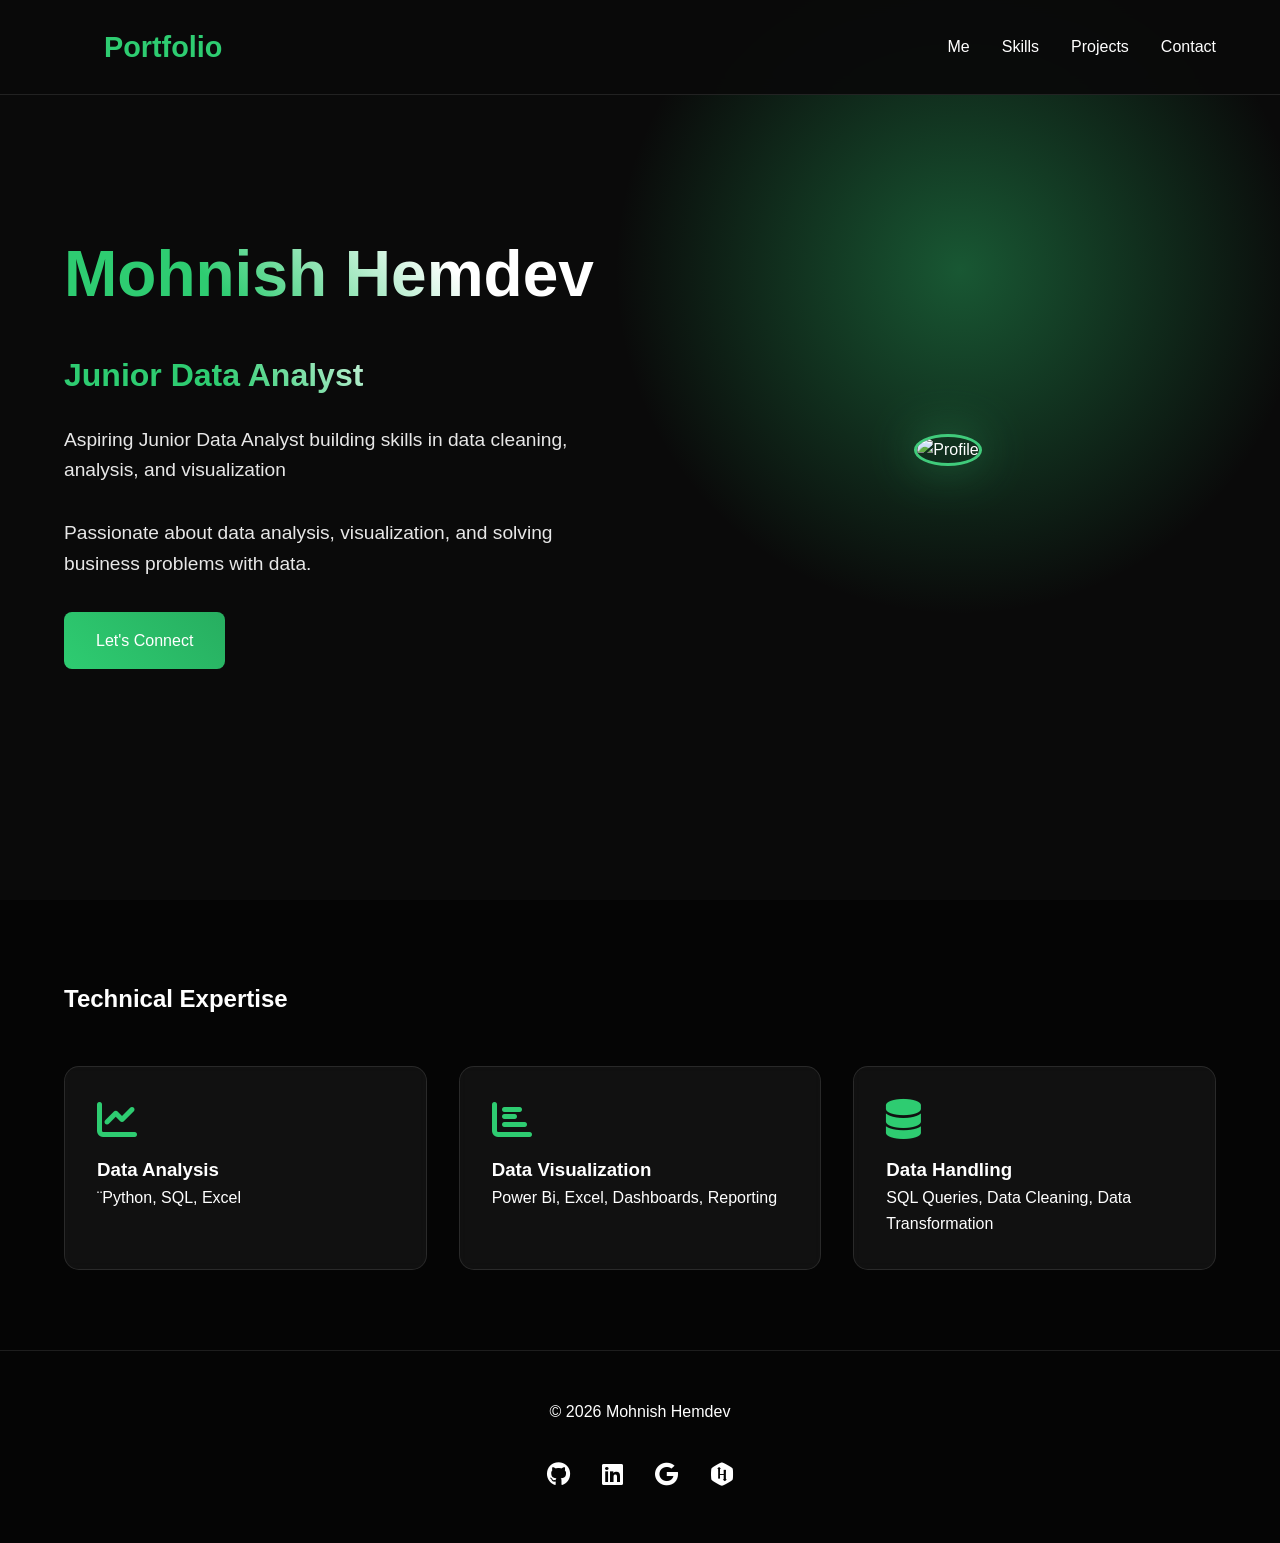
==== index.html @ 517ed7a2 "first commit" ====
<!DOCTYPE html>
<html lang="en">

<head>
    <meta charset="UTF-8">
    <meta name="viewport" content="width=device-width, initial-scale=1.0">
    <title>Mohnish Portafolio</title>

    <!-- Font Awesome -->
    <link rel="stylesheet"
        href="https://cdnjs.cloudflare.com/ajax/libs/font-awesome/6.7.2/css/all.min.css"
        crossorigin="anonymous"
        referrerpolicy="no-referrer" />

    <!-- CSS -->
    <link rel="stylesheet" href="styles.css">
</head>

<body>

    <!-- Navigation -->
    <nav class="navbar">
        <a href="#home" class="logo">Portfolio</a>

        <ul class="nav-links">
            <li><a href="#home">Me</a></li>
            <li><a href="#skills">Skills</a></li>
            <li><a
                href="https://drive.google.com/drive/folders/1Fkddpi0dW3HGBWgTdDFiCLzQg1VJCSIm"
                target="_blank"
                rel="noopener noreferrer"
                >Projects
            </a></li>

            
            <li><a
                href="https://www.linkedin.com/in/mohnish-hemdev-469506328/"
                target="_blank"
                rel="noopener noreferrer"
                >Contact
            </a></li>
            
        </ul>
    </nav>

    <!-- Hero -->
    <section id="home" class="hero">
        <div class="hero-content">
            <h1>Mohnish Hemdev</h1>

            <h2>Junior Data Analyst</h2>

            <p>Aspiring Junior Data Analyst building skills in data cleaning, analysis, and visualization</p>

            <p class="highlight">
                Passionate about data analysis, visualization, and solving business problems with data.
            </p>

            <a href="https://www.linkedin.com/in/mohnish-hemdev-469506328/" target="_blank" rel="noopener noreferrer" class="cta-button">Let's Connect</a>
        </div>

        <div class="hero-image">
            <img src="profile-img.webp" alt="Profile" class="profile-img">
        </div>
    </section>

    <!-- Skills -->
    <section id="skills" class="skills">
        <h2>Technical Expertise</h2>

        <div class="skills-grid">

            <div class="skill-card">
                <i class="fas fa-chart-line"></i>
                <h3>Data Analysis</h3>
                <p>¨Python, SQL, Excel</p>
            </div>

            <div class="skill-card">
                <i class="fas fa-chart-bar"></i>
                <h3>Data Visualization</h3>
                <p>Power Bi, Excel, Dashboards, Reporting</p>
            </div>

            <div class="skill-card">
                <i class="fas fa-database"></i>
                <h3>Data Handling</h3>
                <p>SQL Queries, Data Cleaning, Data Transformation</p>
            </div>

        </div>
    </section>

    <!-- Footer -->
    <footer>
        <p>© 2026 Mohnish Hemdev</p>

        <div class="social-links">
            <a href="https://github.com/MohnishSW"><i class="fab fa-github"></i></a>
            <a href="https://www.linkedin.com/in/mohnish-hemdev-469506328/"><i class="fab fa-linkedin"></i></a>
            <a href="https://drive.google.com/drive/folders/1Fkddpi0dW3HGBWgTdDFiCLzQg1VJCSIm?usp=drive_link"><i class="fab fa-google"></i></a>
            <a href="https://www.hackerrank.com/profile/mohnish_hemdev2"><i class="fab fa-hackerrank"></i></a>
        </div>
    </footer>

    <script src="script.js"></script>

</body>

</html>
---- styles.css ----
/* Reset */
*{
    margin:0;
    padding:0;
    box-sizing:border-box;
    font-family:'Segoe UI',sans-serif;
}

/* Variables */
:root{
    --dark-bg:#0a0a0a;
    --darker-bg:#050505;
    --accent:#2ecc71;
    --accent-glow:rgba(46,204,113,0.4);
    --text:#ffffff;
}

/* Body */
body{
    background-color:var(--dark-bg);
    color:var(--text);
    line-height:1.6;
    overflow-x:hidden;
}

/* Navigation */
.navbar{
    position:fixed;
    top:0;
    width:100%;
    padding:1.5rem 5%;
    display:flex;
    justify-content:space-between;
    align-items:center;
    background:rgba(10,10,10,0.95);
    backdrop-filter:blur(10px);
    z-index:1000;
    border-bottom:1px solid rgba(255,255,255,0.1);
}

.logo{
    font-size:1.8rem;
    font-weight:700;
    color:var(--accent);
    text-decoration:none;
    position:relative;
    padding-left:2.5rem;
}

.nav-links{
    display:flex;
    gap:2rem;
    list-style:none;
}

.nav-links a{
    color:var(--text);
    text-decoration:none;
    font-weight:500;
    transition:all .3s ease;
    position:relative;
}

.nav-links a::after{
    content:'';
    position:absolute;
    bottom:-5px;
    left:0;
    width:0;
    height:2px;
    background:var(--accent);
    transition:width .3s ease;
}

.nav-links a:hover::after{
    width:100%;
}

/* Hero */
.hero{
    min-height:100vh;
    display:flex;
    align-items:center;
    padding:12% 5%;
    background:radial-gradient(circle at 75% 30%,var(--accent-glow) 0%,transparent 30%);
}

.hero-content{
    flex:1;
    padding-right:5rem;
}

.hero-image{
    flex:1;
    text-align:center;
    position:relative;
}

.profile-img{
    width:400px;
    height:400px;
    border-radius:50%;
    object-fit:cover;
    border:3px solid var(--accent);
    box-shadow:0 0 50px var(--accent-glow);
    animation:float 3s ease-in-out infinite;
    filter:grayscale(.2) contrast(1.1);
}

@keyframes float{
    0%,100%{
        transform:translateY(0);
    }
    50%{
        transform:translateY(-20px);
    }
}

.hero h1 {
    font-size: 4rem;
    margin-bottom: 1.5rem;
    background: linear-gradient(45deg, var(--accent) 30%, #ffffff 70%);

    background-clip: text;                 /* standard property */
    -webkit-background-clip: text;         /* Safari/Chrome support */
    
    -webkit-text-fill-color: transparent;
}

.hero h2 {
    font-size: 2rem;
    margin-bottom: 1.5rem;
    background: linear-gradient(45deg, var(--accent) 30%, #ffffff 70%);

    background-clip: text;                 /* standard property */
    -webkit-background-clip: text;         /* Safari/Chrome support */
    
    -webkit-text-fill-color: transparent;
}

.hero p{
    font-size:1.2rem;
    margin-bottom:2rem;
    opacity:.9;
    max-width:600px;
}

.cta-button{
    display:inline-block;
    padding:1rem 2rem;
    background:linear-gradient(45deg,var(--accent),#27ae60);
    color:white;
    border-radius:8px;
    text-decoration:none;
    transition:all .3s ease;
    position:relative;
    overflow:hidden;
}

/* Skills */
.skills{
    padding:5rem 5%;
    background:var(--darker-bg);
}

.skills-grid{
    display:grid;
    grid-template-columns:repeat(auto-fit,minmax(250px,1fr));
    gap:2rem;
    margin-top:3rem;
}

.skill-card{
    padding:2rem;
    border-radius:15px;
    background:rgba(255,255,255,.05);
    transition:all .3s ease;
    border:1px solid rgba(255,255,255,.1);
    backdrop-filter:blur(5px);
}

.skill-card:hover{
    transform:translateY(-10px);
    border-color:var(--accent);
    box-shadow:0 10px 30px var(--accent-glow);
}

.skill-card i{
    font-size:2.5rem;
    color:var(--accent);
    margin-bottom:1rem;
}

/* Footer */
footer{
    background:var(--darker-bg);
    padding:3rem 5%;
    text-align:center;
    border-top:1px solid rgba(255,255,255,.1);
}

.social-links{
    margin-top:2rem;
    display:flex;
    justify-content:center;
    gap:2rem;
}

.social-links a{
    color:var(--text);
    font-size:1.5rem;
    transition:all .3s ease;
}

.social-links a:hover{
    color:var(--accent);
    transform:translateY(-3px);
}

/* Responsive */
@media (max-width: 768px) {

.hero {
    flex-direction: column;
    text-align: center;
    padding-top: 8rem;
}

.hero-content {
    padding-right: 0;
    margin-bottom: 3rem;
}

.profile-img {
    width: 280px;
    height: 280px;
}

.nav-links {
    display: none;
}

.logo {
    font-size: 1.5rem;
    padding-left: 2rem;
}}
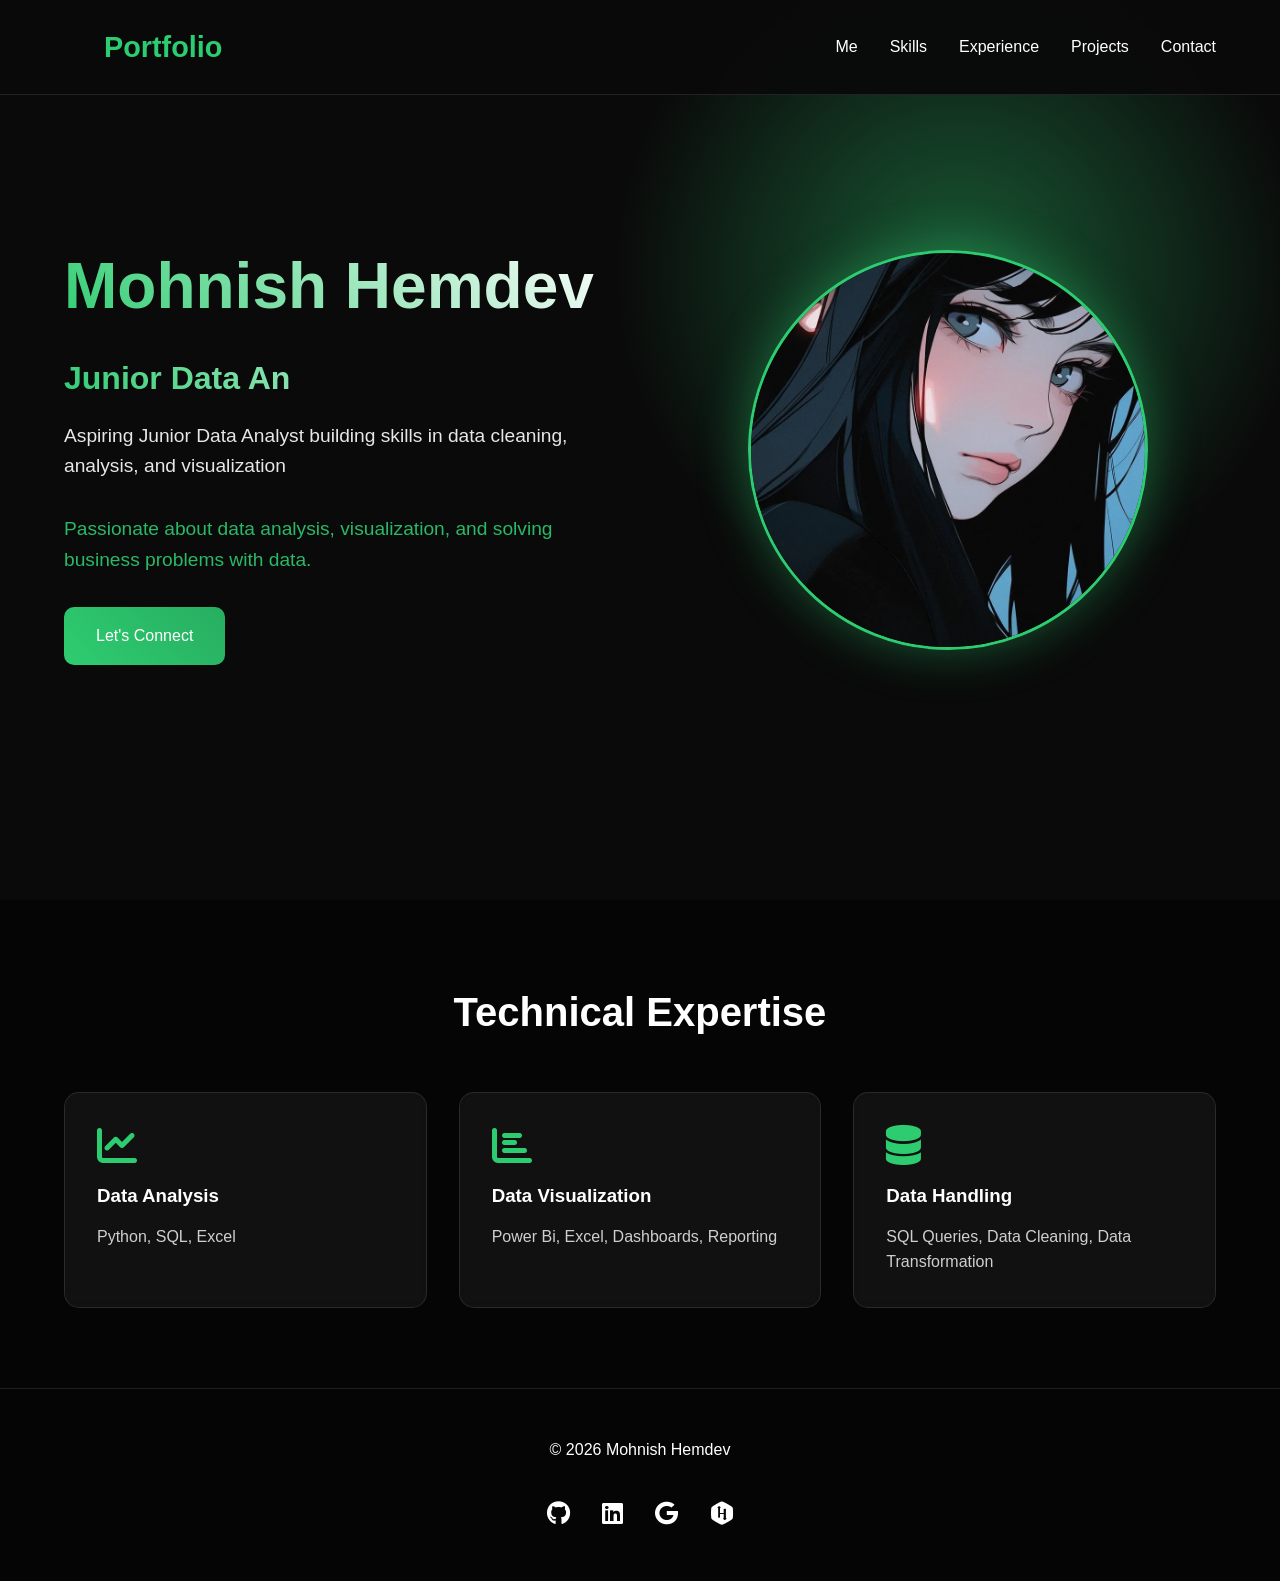
==== commit 27ae0a0a: "New items added" ====
--- a/index.html
+++ b/index.html
@@ -25,8 +25,9 @@
         <ul class="nav-links">
             <li><a href="#home">Me</a></li>
             <li><a href="#skills">Skills</a></li>
+            <li><a href="experience.html">Experience</a></li>
             <li><a
-                href="https://drive.google.com/drive/folders/1Fkddpi0dW3HGBWgTdDFiCLzQg1VJCSIm"
+                href="https://github.com/MohnishSW"
                 target="_blank"
                 rel="noopener noreferrer"
                 >Projects
@@ -73,7 +74,7 @@
             <div class="skill-card">
                 <i class="fas fa-chart-line"></i>
                 <h3>Data Analysis</h3>
-                <p>¨Python, SQL, Excel</p>
+                <p>Python, SQL, Excel</p>
             </div>
 
             <div class="skill-card">
--- a/styles.css
+++ b/styles.css
@@ -1,4 +1,7 @@
-/* Reset */
+/* ===============================
+   Reset
+================================= */
+
 *{
     margin:0;
     padding:0;
@@ -6,7 +9,10 @@
     font-family:'Segoe UI',sans-serif;
 }
 
-/* Variables */
+/* ===============================
+   Variables
+================================= */
+
 :root{
     --dark-bg:#0a0a0a;
     --darker-bg:#050505;
@@ -15,7 +21,10 @@
     --text:#ffffff;
 }
 
-/* Body */
+/* ===============================
+   Body
+================================= */
+
 body{
     background-color:var(--dark-bg);
     color:var(--text);
@@ -23,7 +32,10 @@
     overflow-x:hidden;
 }
 
-/* Navigation */
+/* ===============================
+   Navigation
+================================= */
+
 .navbar{
     position:fixed;
     top:0;
@@ -32,10 +44,25 @@
     display:flex;
     justify-content:space-between;
     align-items:center;
-    background:rgba(10,10,10,0.95);
+    background:rgba(10,10,10,.95);
     backdrop-filter:blur(10px);
+    border-bottom:1px solid rgba(255,255,255,.1);
     z-index:1000;
-    border-bottom:1px solid rgba(255,255,255,0.1);
+    animation:navDrop .8s ease;
+}
+
+@keyframes navDrop{
+
+    from{
+        opacity:0;
+        transform:translateY(-30px);
+    }
+
+    to{
+        opacity:1;
+        transform:translateY(0);
+    }
+
 }
 
 .logo{
@@ -43,7 +70,6 @@
     font-weight:700;
     color:var(--accent);
     text-decoration:none;
-    position:relative;
     padding-left:2.5rem;
 }
 
@@ -57,26 +83,29 @@
     color:var(--text);
     text-decoration:none;
     font-weight:500;
-    transition:all .3s ease;
+    transition:.3s;
     position:relative;
 }
 
 .nav-links a::after{
-    content:'';
+    content:"";
     position:absolute;
+    left:0;
     bottom:-5px;
-    left:0;
     width:0;
     height:2px;
     background:var(--accent);
-    transition:width .3s ease;
+    transition:.3s;
 }
 
 .nav-links a:hover::after{
     width:100%;
 }
 
-/* Hero */
+/* ===============================
+   Hero
+================================= */
+
 .hero{
     min-height:100vh;
     display:flex;
@@ -88,23 +117,55 @@
 .hero-content{
     flex:1;
     padding-right:5rem;
+    animation:slideLeft 1s ease forwards;
 }
 
 .hero-image{
     flex:1;
-    text-align:center;
-    position:relative;
-}
+    display:flex;
+    justify-content:center;
+    animation:slideRight 1s ease forwards;
+}
+
+@keyframes slideLeft{
+
+    from{
+        opacity:0;
+        transform:translateX(-60px);
+    }
+
+    to{
+        opacity:1;
+        transform:translateX(0);
+    }
+
+}
+
+
+@keyframes slideRight{
+
+    from{
+        opacity:0;
+        transform:translateX(60px);
+    }
+
+    to{
+        opacity:1;
+        transform:translateX(0);
+    }
+
+}
+
+
 
 .profile-img{
     width:400px;
     height:400px;
+    object-fit:cover;
     border-radius:50%;
-    object-fit:cover;
     border:3px solid var(--accent);
     box-shadow:0 0 50px var(--accent-glow);
     animation:float 3s ease-in-out infinite;
-    filter:grayscale(.2) contrast(1.1);
 }
 
 @keyframes float{
@@ -116,67 +177,78 @@
     }
 }
 
-.hero h1 {
-    font-size: 4rem;
-    margin-bottom: 1.5rem;
-    background: linear-gradient(45deg, var(--accent) 30%, #ffffff 70%);
-
-    background-clip: text;                 /* standard property */
-    -webkit-background-clip: text;         /* Safari/Chrome support */
-    
-    -webkit-text-fill-color: transparent;
-}
-
-.hero h2 {
-    font-size: 2rem;
-    margin-bottom: 1.5rem;
-    background: linear-gradient(45deg, var(--accent) 30%, #ffffff 70%);
-
-    background-clip: text;                 /* standard property */
-    -webkit-background-clip: text;         /* Safari/Chrome support */
-    
-    -webkit-text-fill-color: transparent;
+.hero h1{
+    font-size:4rem;
+    margin-bottom:1rem;
+    background:linear-gradient(45deg,var(--accent),#fff);
+    background-clip:text;
+    -webkit-background-clip:text;
+    -webkit-text-fill-color:transparent;
+}
+
+.hero h2{
+    font-size:2rem;
+    margin-bottom:1rem;
+    background:linear-gradient(45deg,var(--accent),#fff);
+    background-clip:text;
+    -webkit-background-clip:text;
+    -webkit-text-fill-color:transparent;
 }
 
 .hero p{
     font-size:1.2rem;
+    max-width:600px;
     margin-bottom:2rem;
     opacity:.9;
-    max-width:600px;
+}
+
+.highlight{
+    color:var(--accent);
 }
 
 .cta-button{
     display:inline-block;
     padding:1rem 2rem;
+    border-radius:10px;
     background:linear-gradient(45deg,var(--accent),#27ae60);
     color:white;
-    border-radius:8px;
     text-decoration:none;
-    transition:all .3s ease;
-    position:relative;
-    overflow:hidden;
-}
-
-/* Skills */
+    transition:.3s;
+}
+
+.cta-button:hover{
+    transform:translateY(-3px);
+    box-shadow:0 10px 25px var(--accent-glow);
+}
+
+/* ===============================
+   Skills
+================================= */
+
 .skills{
     padding:5rem 5%;
     background:var(--darker-bg);
 }
 
+.skills h2{
+    text-align:center;
+    font-size:2.5rem;
+}
+
 .skills-grid{
+    margin-top:3rem;
     display:grid;
-    grid-template-columns:repeat(auto-fit,minmax(250px,1fr));
+    grid-template-columns:repeat(auto-fit,minmax(260px,1fr));
     gap:2rem;
-    margin-top:3rem;
 }
 
 .skill-card{
     padding:2rem;
     border-radius:15px;
     background:rgba(255,255,255,.05);
-    transition:all .3s ease;
     border:1px solid rgba(255,255,255,.1);
     backdrop-filter:blur(5px);
+    transition:.4s ease;
 }
 
 .skill-card:hover{
@@ -191,7 +263,143 @@
     margin-bottom:1rem;
 }
 
-/* Footer */
+.skill-card h3{
+    margin-bottom:.8rem;
+}
+
+.skill-card p{
+    color:rgba(255,255,255,.8);
+}
+/* ===============================
+   Experience
+================================= */
+
+.experience{
+    padding:5rem 5%;
+    background:var(--dark-bg);
+}
+
+.experience h2{
+    text-align:center;
+    font-size:2.5rem;
+    margin-bottom:3rem;
+}
+
+.timeline{
+    position:relative;
+    max-width:900px;
+    margin:0 auto;
+    padding-left:50px;
+}
+
+.timeline::before{
+    content:"";
+    position:absolute;
+    left:8px;
+    top:15px;
+    bottom:15px;
+    width:3px;
+    background:var(--accent);
+}
+
+
+.circle{
+    position:absolute;
+    left:-52px;
+    top:14px;
+    width:24px;
+    height:24px;
+    border-radius:50%;
+    background:var(--accent);
+    border:4px solid var(--dark-bg);
+    box-shadow:0 0 15px var(--accent-glow);
+    transition:.3s ease;
+}
+
+.circle:hover{
+
+    background:red;
+    box-shadow:0 0 30px red;
+    transform:scale(1.3);
+
+}
+
+.timeline-item{
+    position:relative;
+    margin-bottom:3rem;
+}
+
+.timeline-item:hover .circle{
+    background:red;
+    box-shadow:0 0 25px red;
+    transform:scale(1.3);
+}
+
+.timeline-item:last-child{
+    margin-bottom:0;
+}
+
+.timeline::after{
+    content:"";
+    position:absolute;
+    left:0;
+    bottom:0;
+    width:0;
+    height:0;
+    border-left:8px solid transparent;
+    border-right:8px solid transparent;
+    border-bottom:12px solid var(--accent);
+}
+
+.content{
+    background:rgba(255,255,255,.05);
+    border:1px solid rgba(255,255,255,.1);
+    border-radius:15px;
+    backdrop-filter:blur(5px);
+    padding:2rem;
+    transition:.4s ease;
+}
+
+.content:hover{
+    transform:translateY(-8px);
+    border-color:var(--accent);
+    box-shadow:0 10px 30px var(--accent-glow);
+}
+
+.content h3{
+    font-size:1.4rem;
+    margin-bottom:.3rem;
+}
+
+.content span{
+    display:block;
+    color:var(--accent);
+    font-weight:600;
+    margin-bottom:1rem;
+}
+
+.content p{
+    color:rgba(255,255,255,.85);
+    margin-bottom:1rem;
+}
+
+.content ul{
+    padding-left:1.3rem;
+}
+
+.content li{
+    margin-bottom:.6rem;
+    color:rgba(255,255,255,.85);
+}
+
+.content li::marker{
+    color:var(--accent);
+}
+
+/* ===============================
+   Footer
+================================= */
+
 footer{
     background:var(--darker-bg);
     padding:3rem 5%;
@@ -209,38 +417,150 @@
 .social-links a{
     color:var(--text);
     font-size:1.5rem;
-    transition:all .3s ease;
+    transition:.3s;
 }
 
 .social-links a:hover{
     color:var(--accent);
-    transform:translateY(-3px);
-}
-
-/* Responsive */
-@media (max-width: 768px) {
-
-.hero {
-    flex-direction: column;
-    text-align: center;
-    padding-top: 8rem;
-}
-
-.hero-content {
-    padding-right: 0;
-    margin-bottom: 3rem;
-}
-
-.profile-img {
-    width: 280px;
-    height: 280px;
-}
-
-.nav-links {
-    display: none;
-}
-
-.logo {
-    font-size: 1.5rem;
-    padding-left: 2rem;
-}}+    transform:translateY(-5px);
+}
+
+/* ===============================
+   Responsive
+================================= */
+
+@media (max-width:768px){
+
+    .hero{
+        flex-direction:column;
+        text-align:center;
+        padding-top:8rem;
+    }
+
+    .hero-content{
+        padding-right:0;
+        margin-bottom:3rem;
+    }
+
+    .profile-img{
+        width:280px;
+        height:280px;
+    }
+
+    .nav-links{
+        display:flex;
+        flex-wrap:wrap;
+        justify-content:center;
+        gap:1rem;
+    }
+
+    .navbar{
+        flex-direction:column;
+        padding:1rem 5%;
+    }
+
+    .logo{
+        padding-left:0;
+    }
+
+    .logo{
+        font-size:1.5rem;
+        padding-left:2rem;
+    }
+
+
+    .timeline{
+        padding-left:45px;
+    }
+
+    .timeline::before{
+        left:8px;
+    }
+
+    .circle{
+        left:-46px;
+        top:14px;
+        width:22px;
+        height:22px;
+    }
+
+
+    .content{
+        margin-left:0;
+    }
+
+    
+
+    .content{
+        padding:1.5rem;
+    }
+
+    .hero h1{
+        font-size:3rem;
+    }
+
+    .hero h2{
+        font-size:1.6rem;
+    }
+
+    .skills h2,
+    .experience h2{
+        font-size:2rem;
+    }
+
+}
+
+/* ===============================
+   Experience
+================================= */
+
+.experience{
+    padding:10rem 5% 5rem; /* more space below navbar */
+    background:var(--dark-bg);
+}
+
+
+.experience h2{
+    text-align:center;
+    font-size:2.8rem;
+    margin-bottom:4rem;
+
+    background:linear-gradient(45deg,var(--accent),#fff);
+    background-clip:text;
+    -webkit-background-clip:text;
+    -webkit-text-fill-color:transparent;
+
+    text-shadow:0 0 20px var(--accent-glow);
+}
+
+.experience h2{
+    text-align:center;
+    font-size:2.8rem;
+    margin-bottom:4rem;
+
+    background:linear-gradient(45deg,var(--accent),#fff);
+    background-clip:text;
+    -webkit-background-clip:text;
+    -webkit-text-fill-color:transparent;
+
+    text-shadow:0 0 20px var(--accent-glow);
+
+    animation:experienceTitle 1s ease forwards;
+}
+
+
+@keyframes experienceTitle{
+
+    from{
+        opacity:0;
+        transform:translateY(-40px);
+        filter:blur(5px);
+    }
+
+    to{
+        opacity:1;
+        transform:translateY(0);
+        filter:blur(0);
+    }
+
+}
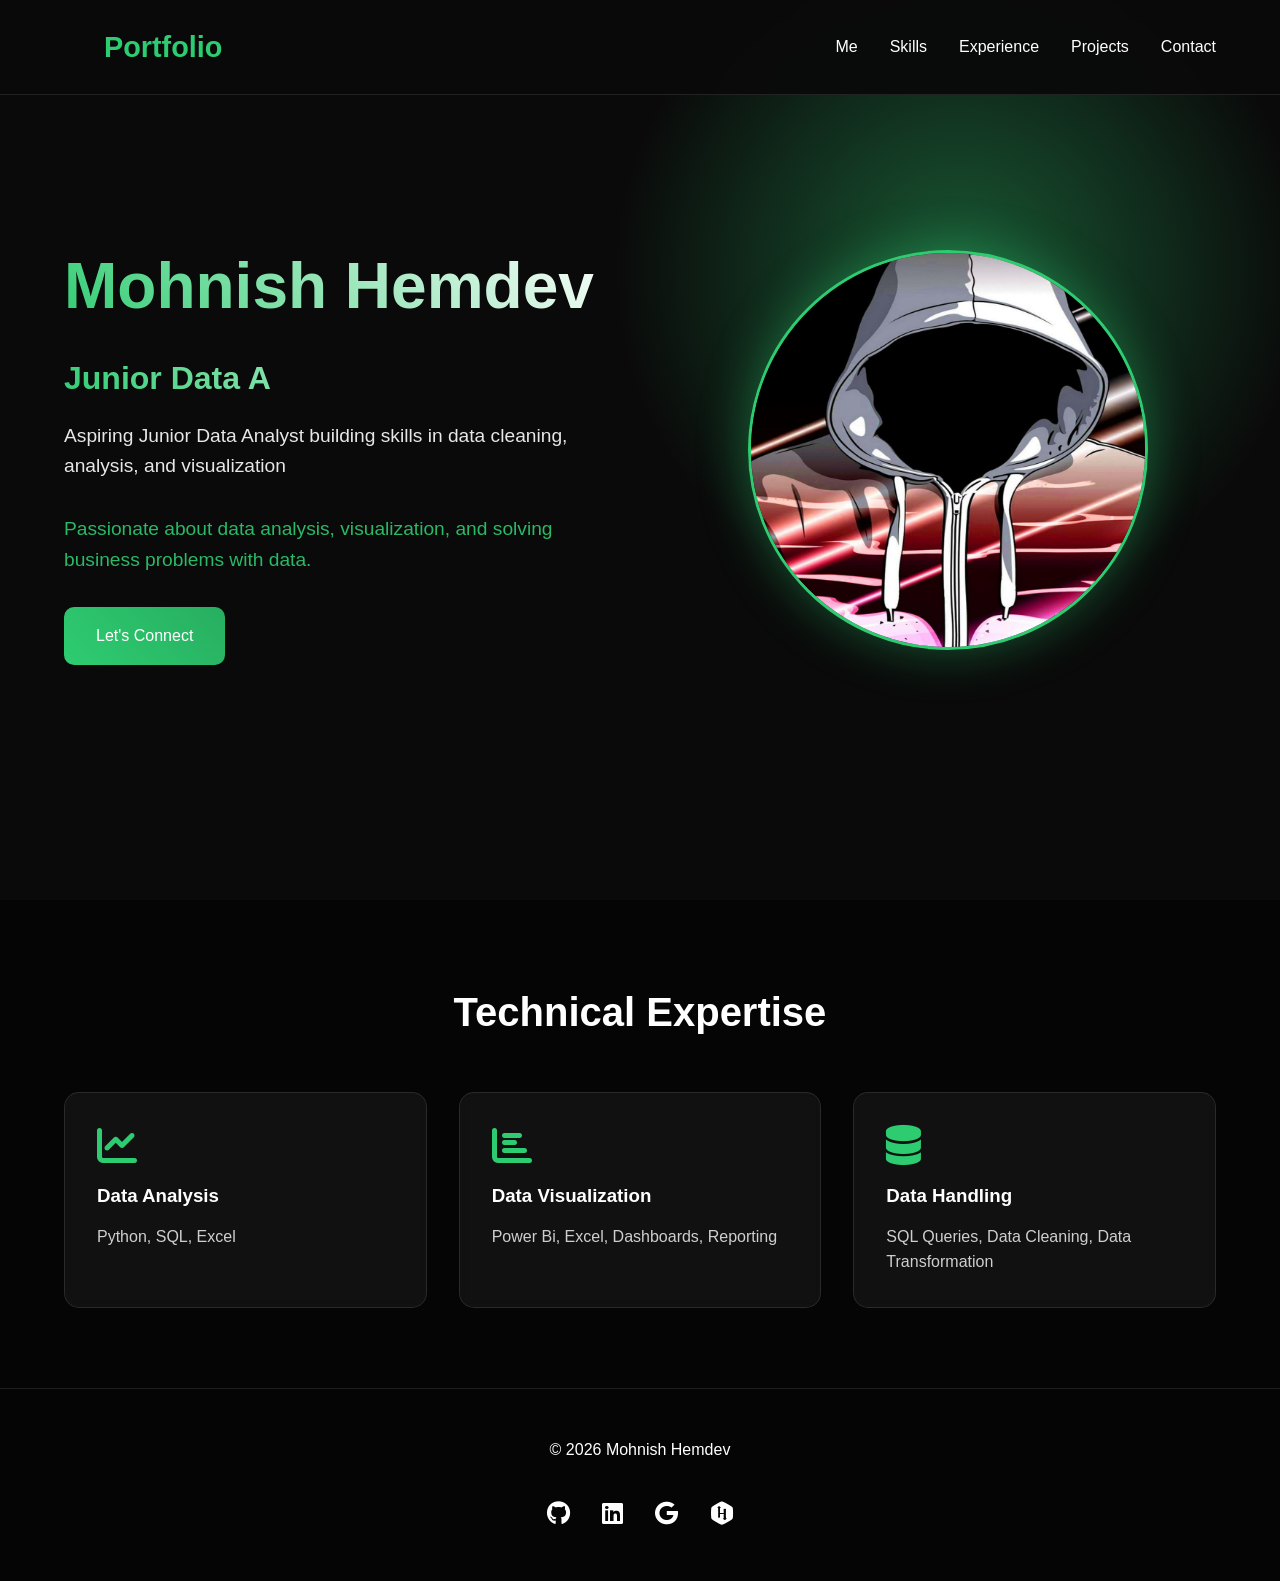
==== commit 933a0fc8: "Change profile image format from webp to jpg" ====
--- a/index.html
+++ b/index.html
@@ -61,7 +61,7 @@
         </div>
 
         <div class="hero-image">
-            <img src="profile-img.webp" alt="Profile" class="profile-img">
+            <img src="profile-img.jpg" alt="Profile" class="profile-img">
         </div>
     </section>
 
@@ -108,4 +108,4 @@
 
 </body>
 
-</html>+</html>
